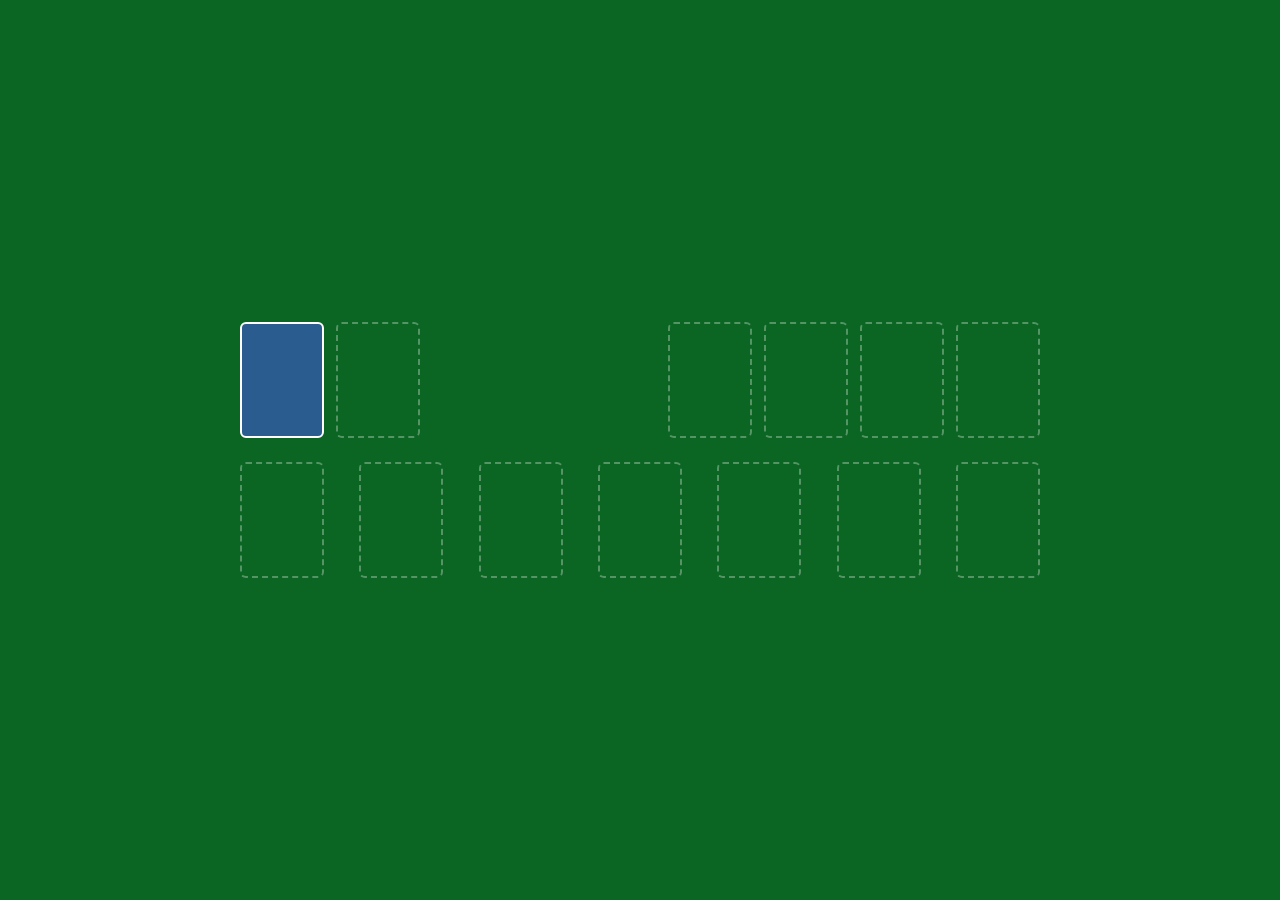
==== index.html @ 8774c947 "Add files via upload" ====
<!DOCTYPE html>
<html lang="en">
<head>
  <meta charset="UTF-8">
  <meta name="viewport" content="width=device-width, initial-scale=1.0">
  <title>Solitaire</title>
  <link rel="stylesheet" href="style.css">
</head>
<body>
  <div id="game-board">
    <div class="top-row">
      <div class="deck-area">
        <div id="stock" class="pile card-back"></div>
        <div id="waste" class="pile"></div>
      </div>
      <div class="foundations">
        <div class="foundation pile" data-suit="hearts"></div>
        <div class="foundation pile" data-suit="diamonds"></div>
        <div class="foundation pile" data-suit="clubs"></div>
        <div class="foundation pile" data-suit="spades"></div>
      </div>
    </div>
    <div class="tableau">
      <div class="column pile" data-col="0"></div>
      <div class="column pile" data-col="1"></div>
      <div class="column pile" data-col="2"></div>
      <div class="column pile" data-col="3"></div>
      <div class="column pile" data-col="4"></div>
      <div class="column pile" data-col="5"></div>
      <div class="column pile" data-col="6"></div>
    </div>
  </div>
  <script src="app.js"></script>
</body>
</html>
---- style.css ----
:root {
  --bg-color: #0b6623;
  --card-width: 80px;
  --card-height: 112px;
}

body {
  background-color: var(--bg-color);
  margin: 0;
  display: flex;
  justify-content: center;
  align-items: center;
  min-height: 100vh;
  font-family: system-ui, -apple-system, sans-serif;
}

#game-board {
  display: flex;
  flex-direction: column;
  gap: 24px;
  width: 90%;
  max-width: 800px;
}

.top-row, .tableau {
  display: flex;
  justify-content: space-between;
}

.deck-area, .foundations {
  display: flex;
  gap: 12px;
}

.pile {
  width: var(--card-width);
  height: var(--card-height);
  border: 2px dashed rgba(255, 255, 255, 0.3);
  border-radius: 6px;
  position: relative;
}

.card {
  width: var(--card-width);
  height: var(--card-height);
  background-color: white;
  border-radius: 6px;
  border: 1px solid #ccc;
  box-shadow: 0 2px 5px rgba(0,0,0,0.2);
  display: flex;
  justify-content: center;
  align-items: center;
  font-weight: bold;
  position: absolute;
  user-select: none;
}

.card-back {
  background-color: #2b5c8f;
  border: 2px solid white;
}
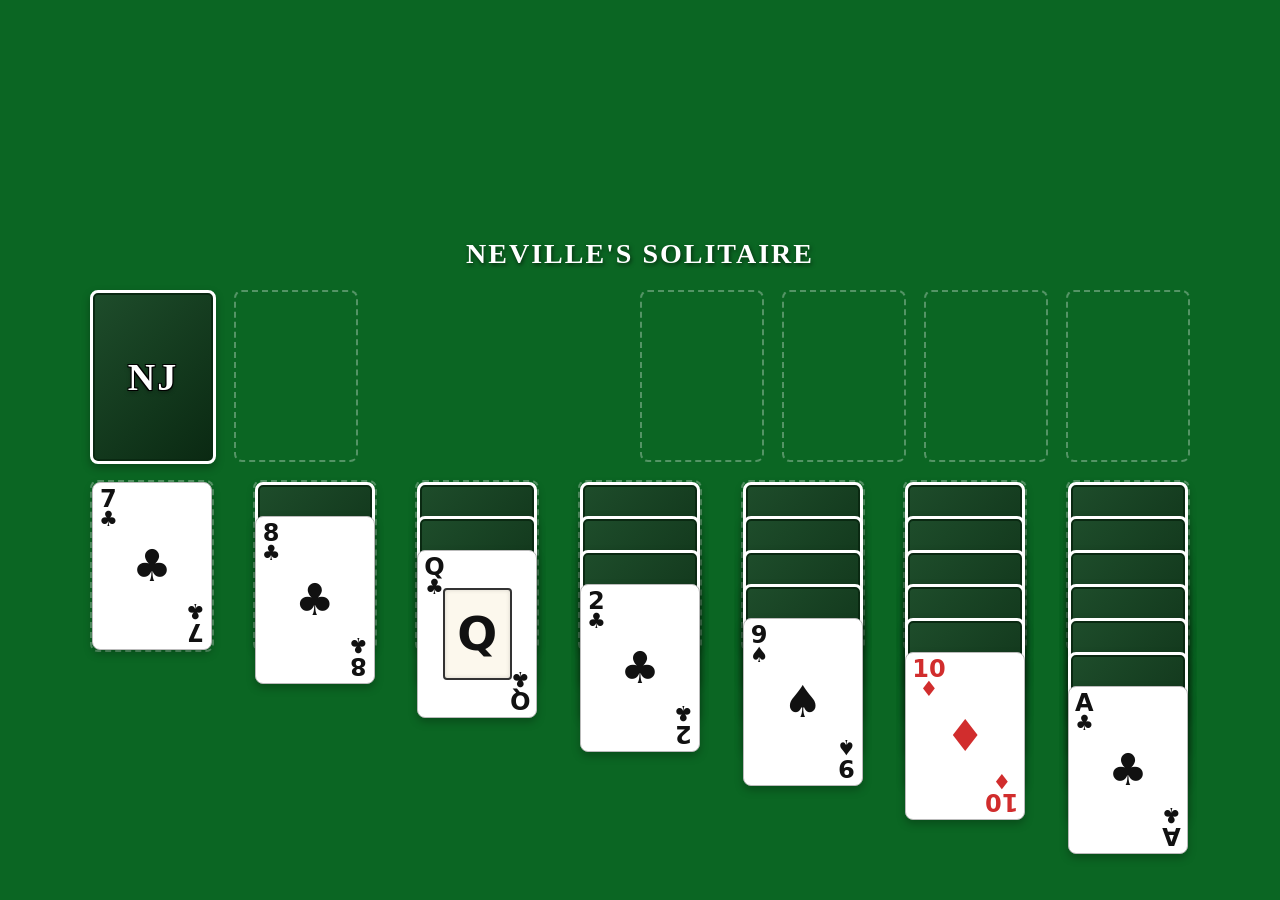
==== commit e296e820: "Add title banner to game board Added a title banner for the game." ====
--- a/index.html
+++ b/index.html
@@ -8,6 +8,8 @@
 </head>
 <body>
   <div id="game-board">
+    <!-- Add title banner here -->
+    <h1 class="game-title">Neville's Solitaire</h1>
     <div class="top-row">
       <div class="deck-area">
         <div id="stock" class="pile card-back"></div>
@@ -32,4 +34,4 @@
   </div>
   <script src="app.js"></script>
 </body>
-</html>+</html>
--- a/style.css
+++ b/style.css
@@ -1,7 +1,8 @@
 :root {
   --bg-color: #0b6623;
-  --card-width: 80px;
-  --card-height: 112px;
+  /* Scaled up 50%: Width 80px -> 120px, Height 112px -> 168px */
+  --card-width: 120px;
+  --card-height: 168px;
 }
 
 body {
@@ -12,14 +13,16 @@
   align-items: center;
   min-height: 100vh;
   font-family: system-ui, -apple-system, sans-serif;
+  user-select: none;
 }
 
 #game-board {
   display: flex;
   flex-direction: column;
-  gap: 24px;
-  width: 90%;
-  max-width: 800px;
+  gap: 16px;
+  width: 95%;
+  max-width: 1100px;
+  padding: 5px 20px 20px 20px;
 }
 
 .top-row, .tableau {
@@ -29,33 +32,135 @@
 
 .deck-area, .foundations {
   display: flex;
-  gap: 12px;
+  gap: 18px;
 }
 
 .pile {
   width: var(--card-width);
   height: var(--card-height);
   border: 2px dashed rgba(255, 255, 255, 0.3);
-  border-radius: 6px;
+  border-radius: 8px;
   position: relative;
 }
 
 .card {
   width: var(--card-width);
   height: var(--card-height);
-  background-color: white;
-  border-radius: 6px;
-  border: 1px solid #ccc;
-  box-shadow: 0 2px 5px rgba(0,0,0,0.2);
+  background-color: #ffffff;
+  border-radius: 8px;
+  border: 1px solid #bbbbbb;
+  box-shadow: 0 4px 8px rgba(0, 0, 0, 0.25);
+  position: absolute;
+  box-sizing: border-box;
+  overflow: hidden;
+  cursor: grab;
+}
+
+.card:active {
+  cursor: grabbing;
+}
+
+/* Face Card Corner Indices */
+.card-corner {
+  position: absolute;
+  display: flex;
+  flex-direction: column;
+  align-items: center;
+  /* Scaled up 50%: 16px -> 24px */
+  font-size: 24px;
+  font-weight: bold;
+  line-height: 0.9;
+}
+
+.top-left {
+  top: 6px;
+  left: 6px;
+}
+
+.bottom-right {
+  bottom: 6px;
+  right: 6px;
+  transform: rotate(180deg);
+}
+
+.corner-suit {
+  /* Scaled up 50%: 14px -> 21px */
+  font-size: 21px;
+}
+
+/* Center Artwork / Pip Container */
+.card-center {
+  position: absolute;
+  top: 28px;
+  bottom: 28px;
+  left: 18px;
+  right: 18px;
   display: flex;
   justify-content: center;
   align-items: center;
-  font-weight: bold;
-  position: absolute;
-  user-select: none;
+  font-size: 44px;
 }
 
+/* Face Card Center Banner (J, Q, K) */
+.face-art {
+  border: 2px solid #333333;
+  /* Reduced dimensions by 10% */
+  width: 80%;
+  height: 80%;
+  /* Reduced font size by 10%: 52px -> 47px */
+  font-size: 47px;
+  font-weight: 900;
+  background-color: #fcf8ed;
+  border-radius: 4px;
+  box-shadow: inset 0 0 4px rgba(0, 0, 0, 0.15);
+  display: flex;
+  justify-content: center;
+  align-items: center;
+}
+
+/* Color Classes */
+.red {
+  color: #d12d2d;
+}
+
+.black {
+  color: #111111;
+}
+
+/* Custom NJ Card Back */
 .card-back {
-  background-color: #2b5c8f;
-  border: 2px solid white;
-}+  background: linear-gradient(135deg, #1e4d2b 0%, #0a2912 100%);
+  border: 3px solid #ffffff;
+  box-shadow: inset 0 0 0 2px #0a2912, 0 4px 8px rgba(0, 0, 0, 0.3);
+  display: flex;
+  justify-content: center;
+  align-items: center;
+}
+
+.card-back::after {
+  content: "NJ";
+  font-family: "Georgia", "Times New Roman", serif;
+  font-size: 38px;
+  font-weight: 900;
+  letter-spacing: 2px;
+  color: #ffffff;
+  text-shadow: 
+    -1px -1px 0 #000,  
+     1px -1px 0 #000,
+    -1px  1px 0 #000,
+     1px  1px 0 #000,
+     0 2px 4px rgba(0,0,0,0.5);
+}
+
+.game-title {
+  text-align: center;
+  color: #ffffff;
+  font-family: "Georgia", "Times New Roman", serif;
+  font-size: 28px;
+  font-weight: bold;
+  letter-spacing: 2px;
+  margin: 0;
+  padding: 4px 0;
+  text-transform: uppercase;
+  text-shadow: 1px 2px 4px rgba(0, 0, 0, 0.6);
+}
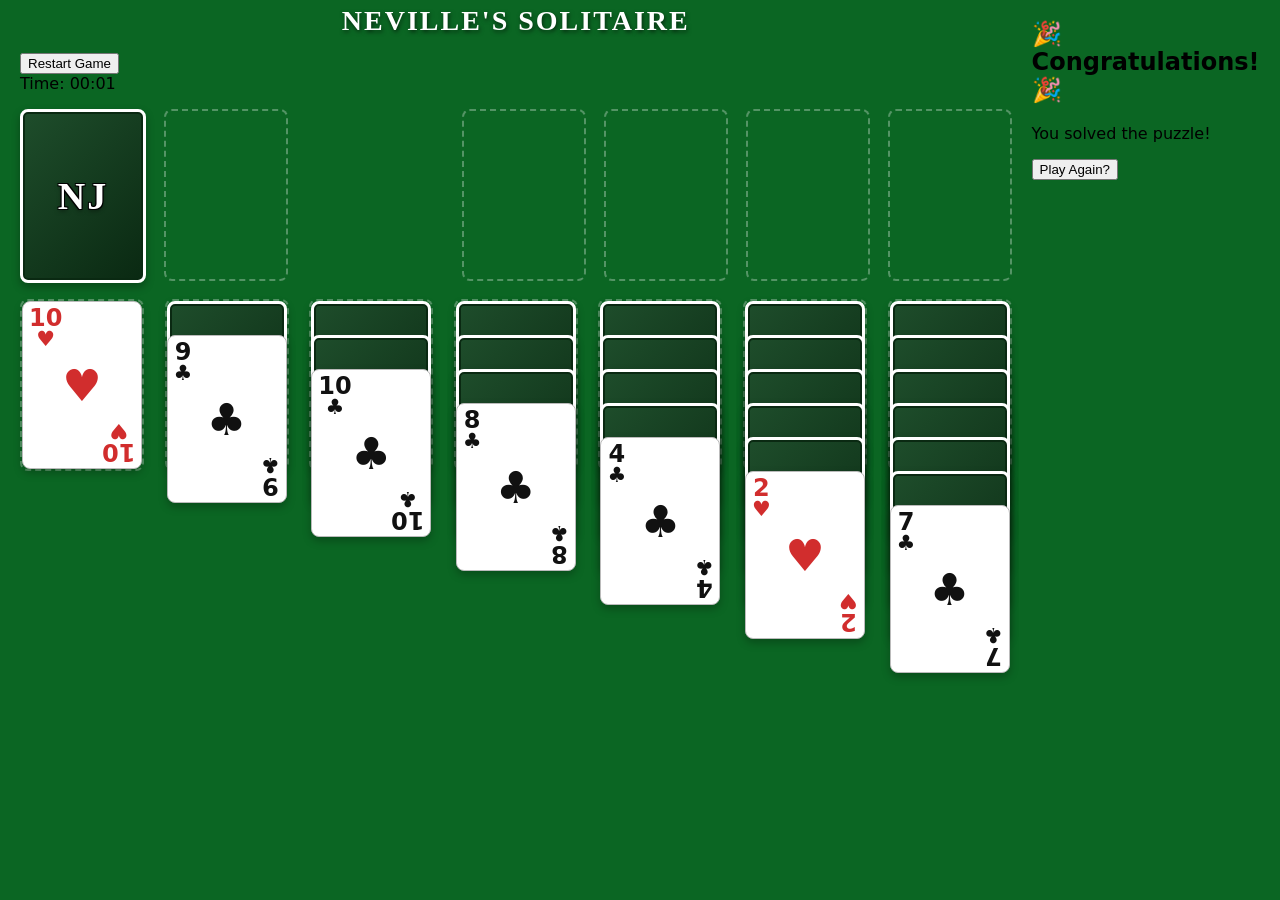
==== commit 95c19da2: "Add files via upload" ====
--- a/index.html
+++ b/index.html
@@ -3,13 +3,19 @@
 <head>
   <meta charset="UTF-8">
   <meta name="viewport" content="width=device-width, initial-scale=1.0">
-  <title>Solitaire</title>
+  <title>Neville's Solitaire</title>
   <link rel="stylesheet" href="style.css">
 </head>
 <body>
   <div id="game-board">
-    <!-- Add title banner here -->
     <h1 class="game-title">Neville's Solitaire</h1>
+
+    <!-- Controls Bar -->
+    <div class="controls-bar">
+      <button id="restart-btn">Restart Game</button>
+      <div id="timer">Time: 00:00</div>
+    </div>
+
     <div class="top-row">
       <div class="deck-area">
         <div id="stock" class="pile card-back"></div>
@@ -32,6 +38,16 @@
       <div class="column pile" data-col="6"></div>
     </div>
   </div>
+
+  <!-- Victory Overlay Banner -->
+  <div id="win-modal" class="modal hidden">
+    <div class="modal-content">
+      <h2>🎉 Congratulations! 🎉</h2>
+      <p>You solved the puzzle!</p>
+      <button id="play-again-btn">Play Again?</button>
+    </div>
+  </div>
+
   <script src="app.js"></script>
 </body>
-</html>
+</html>
--- a/style.css
+++ b/style.css
@@ -10,7 +10,7 @@
   margin: 0;
   display: flex;
   justify-content: center;
-  align-items: center;
+  align-items: flex-start; /* Keeps the board pulled to the top instead of centering vertically */
   min-height: 100vh;
   font-family: system-ui, -apple-system, sans-serif;
   user-select: none;
@@ -22,7 +22,7 @@
   gap: 16px;
   width: 95%;
   max-width: 1100px;
-  padding: 5px 20px 20px 20px;
+  padding: 5px 20px 20px 20px; /* Reduced top padding from 5px to 2px */
 }
 
 .top-row, .tableau {
@@ -160,7 +160,7 @@
   font-weight: bold;
   letter-spacing: 2px;
   margin: 0;
-  padding: 4px 0;
+  padding: 0; /* Removed top/bottom title padding */
   text-transform: uppercase;
   text-shadow: 1px 2px 4px rgba(0, 0, 0, 0.6);
 }
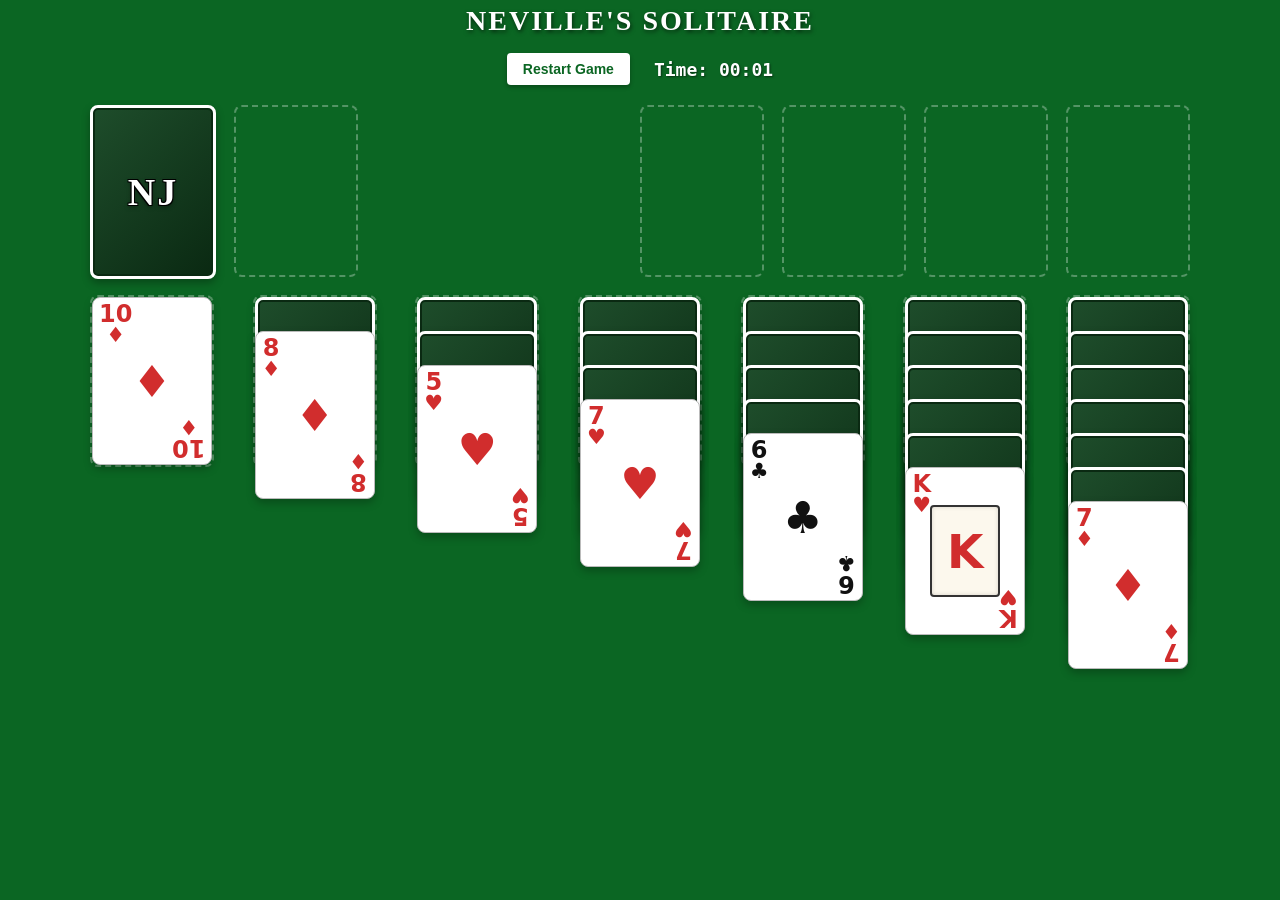
==== commit f0b10c86: "Add autocomplete button to controls bar" ====
--- a/index.html
+++ b/index.html
@@ -10,11 +10,11 @@
   <div id="game-board">
     <h1 class="game-title">Neville's Solitaire</h1>
 
-    <!-- Controls Bar -->
     <div class="controls-bar">
-      <button id="restart-btn">Restart Game</button>
-      <div id="timer">Time: 00:00</div>
-    </div>
+  <button id="restart-btn">Restart Game</button>
+  <button id="autocomplete-btn" class="hidden">Auto-Complete</button>
+  <div id="timer">Time: 00:00</div>
+</div>
 
     <div class="top-row">
       <div class="deck-area">
@@ -50,4 +50,4 @@
 
   <script src="app.js"></script>
 </body>
-</html>+</html>
--- a/style.css
+++ b/style.css
@@ -164,3 +164,116 @@
   text-transform: uppercase;
   text-shadow: 1px 2px 4px rgba(0, 0, 0, 0.6);
 }
+
+/* Controls Bar */
+.controls-bar {
+  display: flex;
+  justify-content: center;
+  align-items: center;
+  gap: 24px;
+  margin-bottom: 4px;
+}
+
+#restart-btn, #play-again-btn {
+  background-color: #ffffff;
+  color: #0b6623;
+  border: none;
+  padding: 8px 16px;
+  font-size: 14px;
+  font-weight: bold;
+  border-radius: 4px;
+  cursor: pointer;
+  box-shadow: 0 2px 4px rgba(0,0,0,0.3);
+  transition: background-color 0.2s, transform 0.1s;
+}
+
+#restart-btn:hover, #play-again-btn:hover {
+  background-color: #f0f0f0;
+  transform: translateY(-1px);
+}
+
+#timer {
+  color: #ffffff;
+  font-family: monospace;
+  font-size: 18px;
+  font-weight: bold;
+  text-shadow: 1px 1px 2px rgba(0,0,0,0.5);
+}
+
+/* Victory Overlay Modal */
+.modal {
+  position: fixed;
+  top: 0;
+  left: 0;
+  width: 100vw;
+  height: 100vh;
+  background-color: rgba(0, 0, 0, 0.75);
+  display: flex;
+  justify-content: center;
+  align-items: center;
+  z-index: 1000;
+}
+
+.modal.hidden {
+  display: none;
+}
+
+.modal-content {
+  background: white;
+  padding: 32px 48px;
+  border-radius: 12px;
+  text-align: center;
+  box-shadow: 0 10px 25px rgba(0,0,0,0.5);
+}
+
+.modal-content h2 {
+  margin-top: 0;
+  color: #0b6623;
+  font-size: 28px;
+}
+
+.modal-content p {
+  font-size: 18px;
+  color: #333;
+  margin-bottom: 24px;
+}
+
+#play-again-btn {
+  background-color: #0b6623;
+  color: white;
+  font-size: 16px;
+  padding: 10px 24px;
+}
+
+/* Animation Transition for Auto-Complete */
+.card.animating {
+  transition: all 0.25s ease-in-out;
+  z-index: 500 !important;
+}
+
+/* Auto-Complete Button Styling */
+#autocomplete-btn {
+  background-color: #ffd700;
+  color: #111111;
+  border: none;
+  padding: 8px 16px;
+  font-size: 14px;
+  font-weight: bold;
+  border-radius: 4px;
+  cursor: pointer;
+  box-shadow: 0 2px 4px rgba(0,0,0,0.3);
+  transition: background-color 0.2s, transform 0.1s, opacity 0.2s;
+}
+
+#autocomplete-btn:hover {
+  background-color: #ffca00;
+  transform: translateY(-1px);
+}
+
+#autocomplete-btn.hidden {
+  display: none;
+}
+
+#play-again-btn:hover {
+  background-color: #084d1a;
+}
